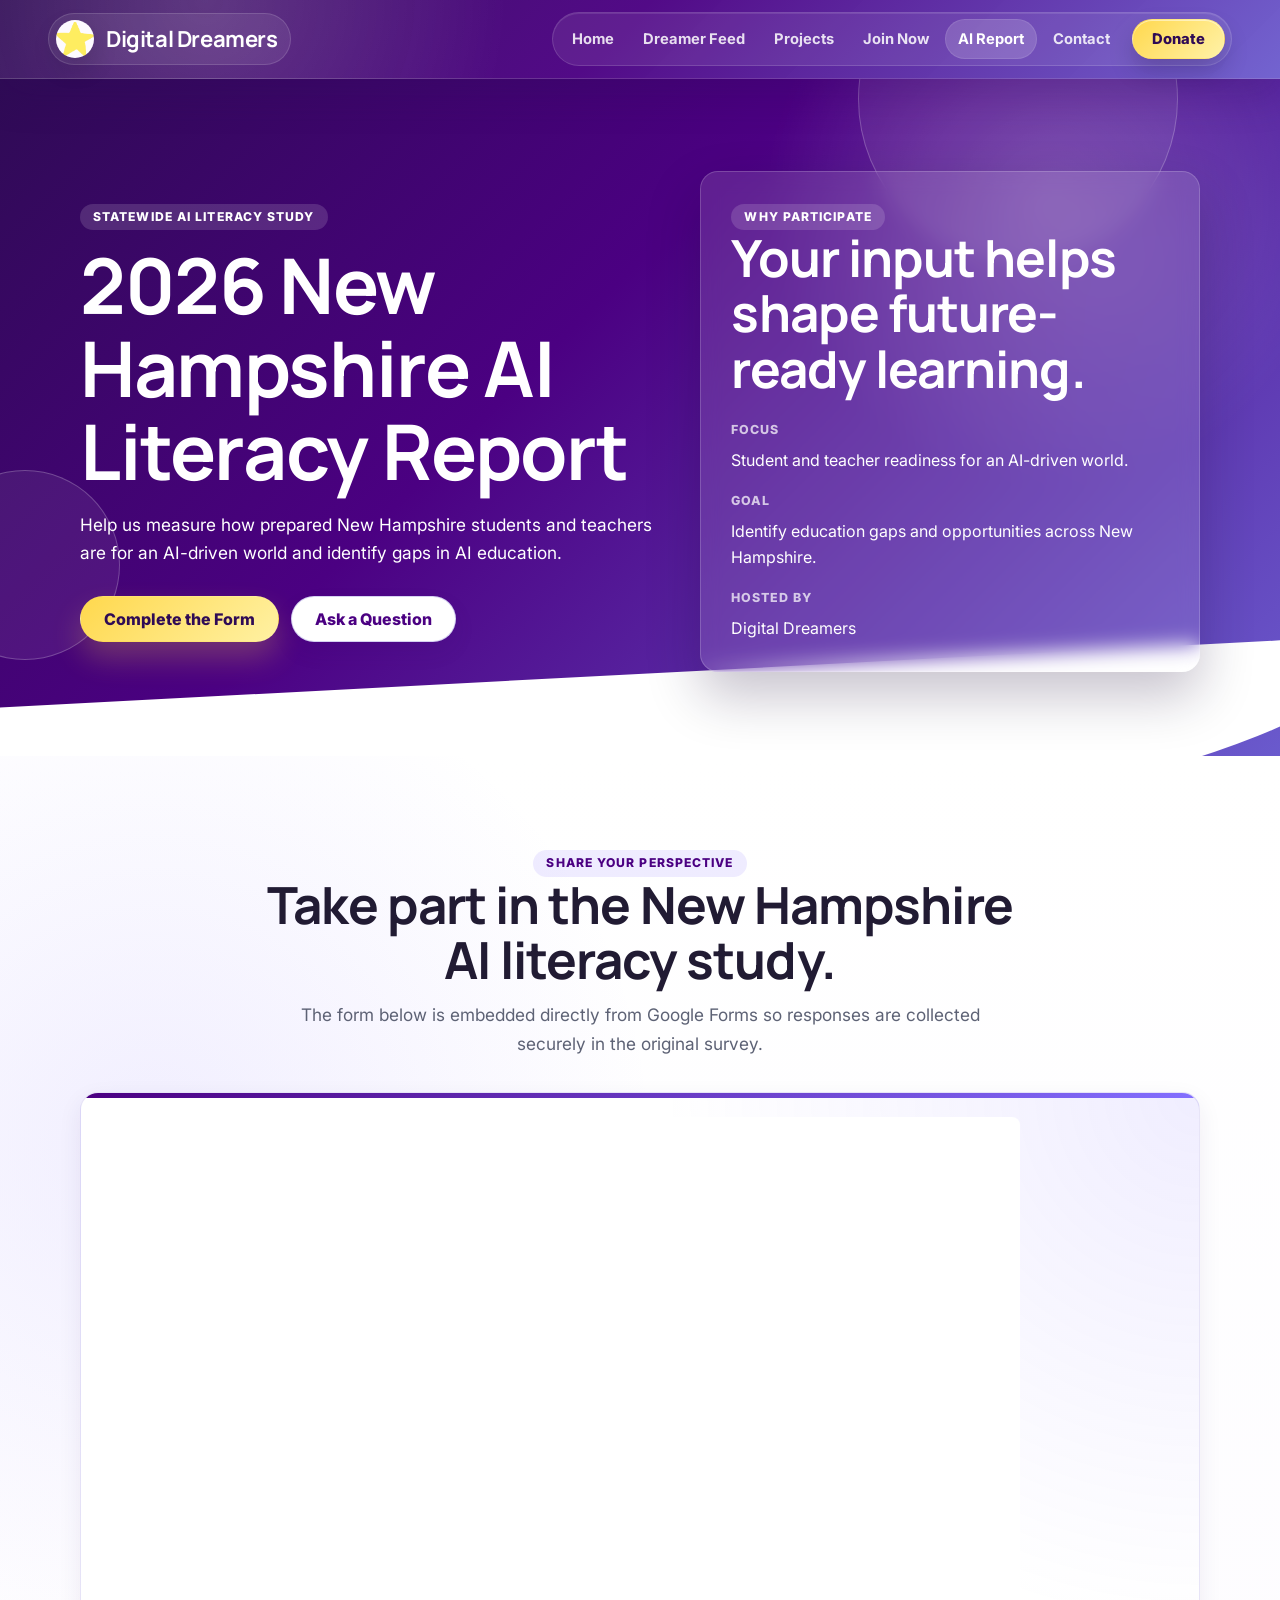
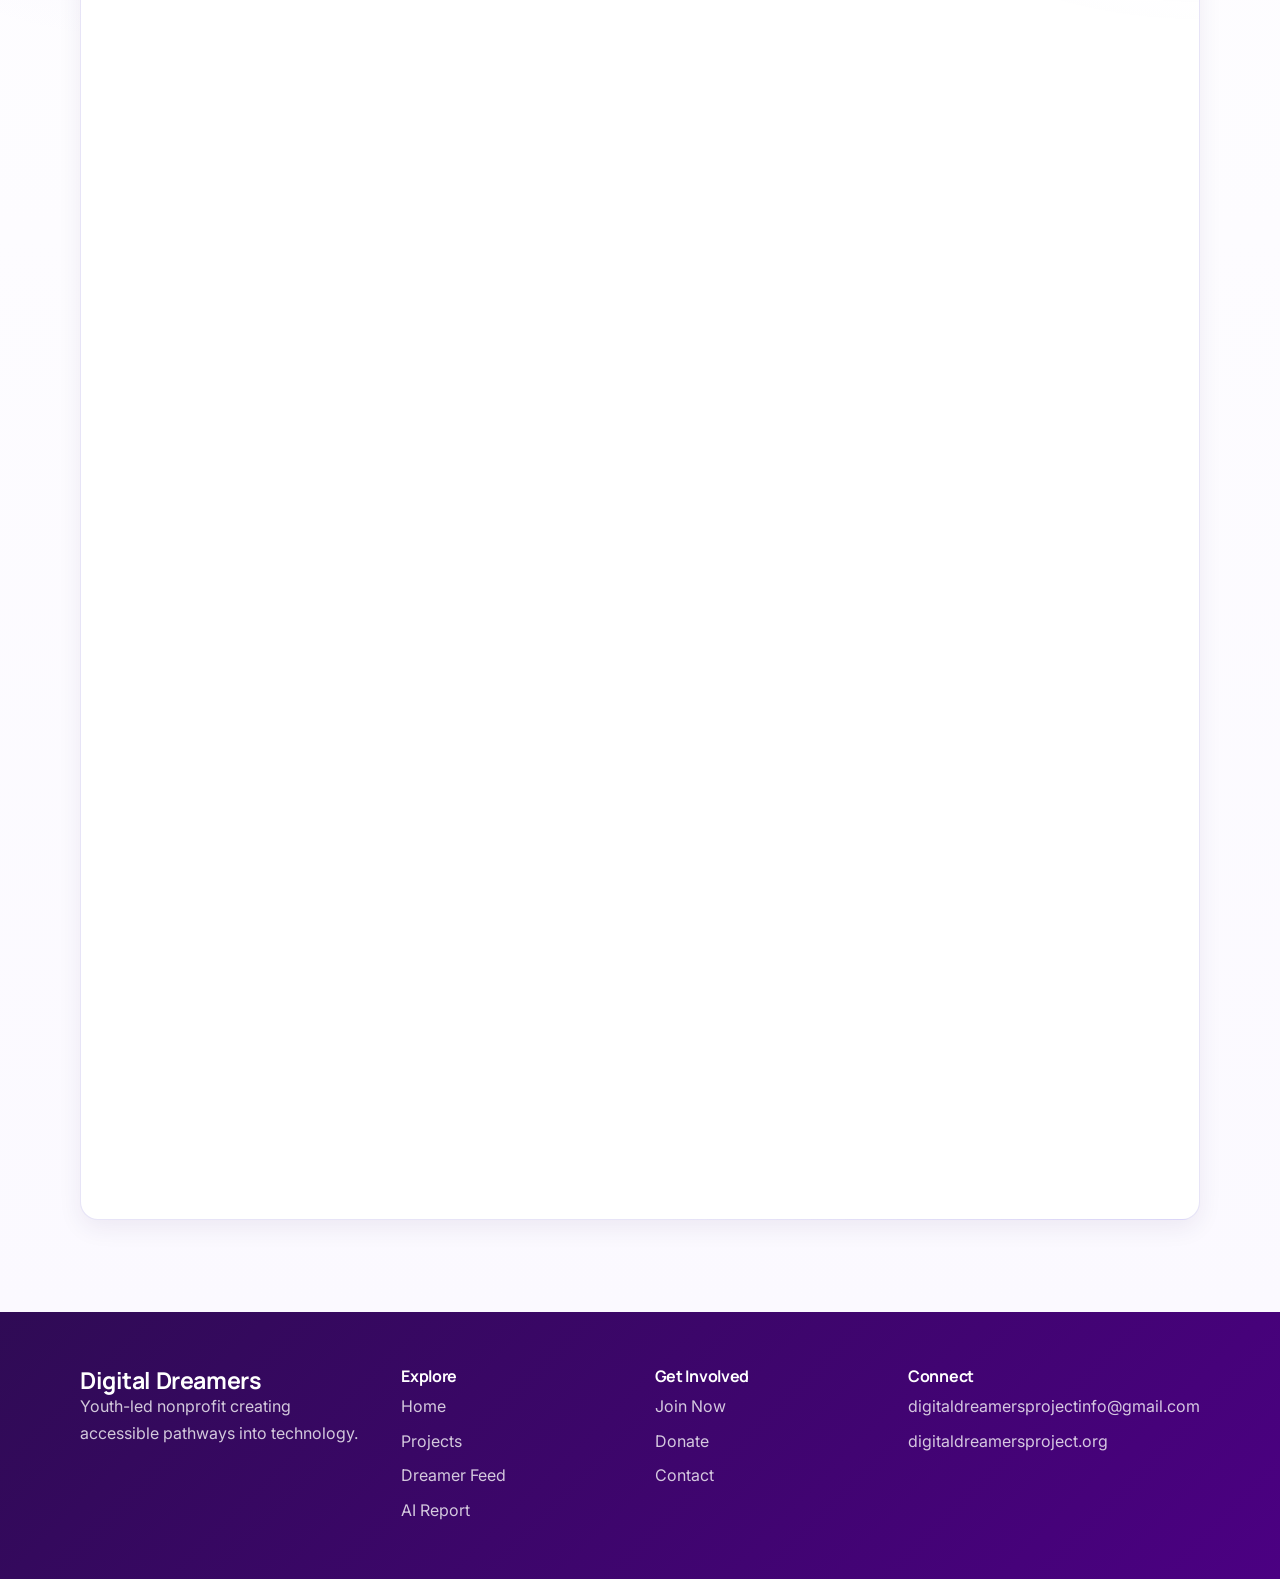
==== ai-report.html @ 881ff4a1 "updated styling and added survey" ====
<!DOCTYPE html>
<html lang="en">
<head>
  <meta charset="UTF-8" />
  <meta name="viewport" content="width=device-width, initial-scale=1.0" />
  <title>2026 New Hampshire AI Literacy Report - Digital Dreamers</title>
  <link rel="preconnect" href="https://fonts.googleapis.com">
  <link rel="preconnect" href="https://fonts.gstatic.com" crossorigin>
  <link href="https://fonts.googleapis.com/css2?family=Inter:wght@400;500;600;700;800&family=Manrope:wght@600;700;800&display=swap" rel="stylesheet">
  <link rel="stylesheet" href="styles.css">
</head>
<body class="playful-theme page-report">
  <header class="site-header">
    <div class="logo-container">
      <img src="images/DDP-star-logo.png" alt="Digital Dreamers Logo" class="logo-img">
      <div class="logo">Digital Dreamers</div>
    </div>

    <div class="hamburger" id="hamburger">&#9776;</div>

    <nav id="nav-menu">
      <a href="index.html">Home</a>
      <a href="blog.html">Dreamer Feed</a>
      <a href="projects.html">Projects</a>
      <a href="join.html">Join Now</a>
      <a href="ai-report.html">AI Report</a>
      <a href="contact.html">Contact</a>
      <a href="donate.html" class="cta-button nav-donate">Donate</a>
    </nav>
  </header>

  <main>
    <section class="page-hero report-hero">
      <div class="page-hero-orb orb-one" aria-hidden="true"></div>
      <div class="page-hero-orb orb-two" aria-hidden="true"></div>
      <div class="container page-hero-grid">
        <div class="page-hero-copy">
          <p class="hero-kicker">Statewide AI literacy study</p>
          <h1>2026 New Hampshire AI Literacy Report</h1>
          <p class="page-hero-lead">
            Help us measure how prepared New Hampshire students and teachers are for an AI-driven world and identify gaps in AI education.
          </p>
          <div class="hero-actions">
            <a href="#ai-literacy-form" class="cta-button">Complete the Form</a>
            <a href="contact.html" class="secondary-button">Ask a Question</a>
          </div>
        </div>
        <div class="page-hero-aside hero-info-card">
          <p class="eyebrow-light">Why participate</p>
          <h2>Your input helps shape future-ready learning.</h2>
          <div class="hero-contact-list">
            <div>
              <span>Focus</span>
              <p>Student and teacher readiness for an AI-driven world.</p>
            </div>
            <div>
              <span>Goal</span>
              <p>Identify education gaps and opportunities across New Hampshire.</p>
            </div>
            <div>
              <span>Hosted by</span>
              <p>Digital Dreamers</p>
            </div>
          </div>
        </div>
      </div>
    </section>

    <section id="ai-literacy-form" class="page-section report-form-section">
      <div class="container page-stack">
        <div class="section-heading">
          <p class="section-kicker">Share your perspective</p>
          <h2>Take part in the New Hampshire AI literacy study.</h2>
          <p class="section-intro">
            The form below is embedded directly from Google Forms so responses are collected securely in the original survey.
          </p>
        </div>

        <div class="report-form-card page-surface">
          <iframe
            src="https://docs.google.com/forms/d/e/1FAIpQLSdRj4sHJrUQh1yrDtGf-7vsJE2ohrmVNc2xfoneTiHTQygSRw/viewform?embedded=true"
            title="2026 New Hampshire AI Literacy Report form"
            width="640"
            height="1678"
            frameborder="0"
            marginheight="0"
            marginwidth="0">Loading...</iframe>
        </div>
      </div>
    </section>
  </main>

  <footer class="site-footer">
    <div class="container footer-grid">
      <div>
        <h3>Digital Dreamers</h3>
        <p>Youth-led nonprofit creating accessible pathways into technology.</p>
      </div>
      <div>
        <h4>Explore</h4>
        <a href="index.html">Home</a>
        <a href="projects.html">Projects</a>
        <a href="blog.html">Dreamer Feed</a>
        <a href="ai-report.html">AI Report</a>
      </div>
      <div>
        <h4>Get Involved</h4>
        <a href="join.html">Join Now</a>
        <a href="donate.html">Donate</a>
        <a href="contact.html">Contact</a>
      </div>
      <div>
        <h4>Connect</h4>
        <a href="mailto:digitaldreamersprojectinfo@gmail.com">digitaldreamersprojectinfo@gmail.com</a>
        <a href="https://digitaldreamersproject.org/" target="_blank" rel="noopener noreferrer">digitaldreamersproject.org</a>
      </div>
    </div>
  </footer>
  <script>
    const hamburger = document.getElementById('hamburger');
    const navMenu = document.getElementById('nav-menu');

    hamburger.addEventListener('click', () => {
      navMenu.classList.toggle('active');
    });
  </script>
  <script src="site.js"></script>
</body>
</html>
---- styles.css ----
/* Digital Dreamers Project: cohesive nonprofit redesign */
:root {
  --purple-950: #2f0b55;
  --purple-900: #4b0082;
  --purple-800: #5a2fb0;
  --purple-700: #6a5acd;
  --purple-500: #836fff;
  --purple-200: #ded6ff;
  --purple-100: #f3e8ff;
  --purple-50: #fbf9ff;
  --gold: #ffd84d;
  --ink: #211b33;
  --muted: #5d6275;
  --soft: #f7f4ff;
  --white: #ffffff;
  --border: rgba(106, 90, 205, 0.16);
  --border-strong: rgba(106, 90, 205, 0.28);
  --shadow: 0 18px 42px rgba(47, 11, 85, 0.1);
  --shadow-soft: 0 8px 24px rgba(47, 11, 85, 0.07);
  --radius: 12px;
  --radius-lg: 18px;
  --container: 1120px;
  --header-height: 78px;
}

* {
  box-sizing: border-box;
  margin: 0;
  padding: 0;
}

html {
  scroll-behavior: smooth;
  scroll-padding-top: var(--header-height);
}

body {
  min-height: 100vh;
  font-family: "Inter", "Segoe UI", Arial, sans-serif;
  color: var(--ink);
  background:
    radial-gradient(circle at 8% 4%, rgba(131, 111, 255, 0.1), transparent 26%),
    linear-gradient(180deg, #ffffff 0%, #fbf9ff 52%, #ffffff 100%);
  line-height: 1.65;
  text-rendering: optimizeLegibility;
}

img {
  display: block;
  max-width: 100%;
}

a {
  color: inherit;
}

button,
input,
textarea {
  font: inherit;
}

a:focus-visible,
button:focus-visible,
input:focus-visible,
textarea:focus-visible {
  outline: 3px solid rgba(131, 111, 255, 0.45);
  outline-offset: 3px;
}

h1,
h2,
h3,
h4,
.logo {
  font-family: "Manrope", "Inter", sans-serif;
  letter-spacing: -0.018em;
  line-height: 1.08;
}

h1 {
  font-size: clamp(2.55rem, 6vw, 5rem);
}

h2 {
  font-size: clamp(2rem, 4vw, 3.35rem);
}

h3 {
  font-size: clamp(1.18rem, 2vw, 1.45rem);
}

p {
  color: var(--muted);
}

.container {
  width: min(var(--container), calc(100% - 48px));
  margin-inline: auto;
}

main {
  overflow: hidden;
}

.homepage main {
  position: relative;
  background:
    radial-gradient(ellipse 120% 680px at 50% 0, rgba(131, 111, 255, 0.14), rgba(243, 232, 255, 0.7) 46%, var(--purple-50) 82%),
    linear-gradient(180deg, var(--purple-50) 0%, #fcfbff 46%, #ffffff 100%);
}

/* Header */
.site-header,
header {
  position: sticky;
  top: 0;
  z-index: 1000;
  min-height: var(--header-height);
  display: flex;
  align-items: center;
  justify-content: space-between;
  gap: 18px;
  padding: 12px clamp(20px, 5vw, 48px);
  background:
    radial-gradient(circle at 16% 0%, rgba(255, 255, 255, 0.16), transparent 28%),
    linear-gradient(135deg, rgba(47, 11, 85, 0.96), rgba(75, 0, 130, 0.96) 48%, rgba(106, 90, 205, 0.94));
  border-bottom: 1px solid rgba(255, 255, 255, 0.16);
  box-shadow: 0 16px 38px rgba(47, 11, 85, 0.22);
  backdrop-filter: blur(18px);
}

.logo-container {
  display: inline-flex;
  align-items: center;
  gap: 12px;
  min-width: max-content;
  padding: 6px 12px 6px 7px;
  border: 1px solid rgba(255, 255, 255, 0.14);
  border-radius: 999px;
  background: rgba(255, 255, 255, 0.08);
}

.logo-img {
  width: 38px;
  height: 38px;
  border-radius: 999px;
  object-fit: cover;
  background: #ffffff;
  box-shadow: 0 10px 24px rgba(15, 5, 35, 0.18);
}

.logo {
  color: #ffffff;
  font-size: 1.38rem;
  font-weight: 700;
}

nav {
  display: flex;
  align-items: center;
  gap: 3px;
  padding: 6px;
  border: 1px solid rgba(255, 255, 255, 0.14);
  border-radius: 999px;
  background: rgba(255, 255, 255, 0.08);
  box-shadow: inset 0 1px 0 rgba(255, 255, 255, 0.1);
}

nav a {
  position: relative;
  display: inline-flex;
  align-items: center;
  justify-content: center;
  min-height: 40px;
  padding: 0 13px;
  border-radius: 999px;
  color: rgba(255, 255, 255, 0.86);
  font-size: 0.92rem;
  font-weight: 700;
  text-decoration: none;
  transition: color 0.2s ease, background 0.2s ease, transform 0.2s ease, box-shadow 0.2s ease;
}

nav a:hover {
  color: #ffffff;
  background: rgba(255, 255, 255, 0.14);
  box-shadow: inset 0 0 0 1px rgba(255, 255, 255, 0.08);
  transform: translateY(-1px);
}

.homepage nav a[href="index.html"],
.page-blog nav a[href="blog.html"],
.page-projects nav a[href="projects.html"],
.page-join nav a[href="join.html"],
.page-report nav a[href="ai-report.html"],
.page-contact nav a[href="contact.html"],
.page-donate nav a[href="donate.html"]:not(.nav-donate) {
  color: #ffffff;
  background: rgba(255, 255, 255, 0.16);
  box-shadow: inset 0 0 0 1px rgba(255, 255, 255, 0.1);
}

.hamburger {
  display: none;
  border: 0;
  background: rgba(255, 255, 255, 0.14);
  color: #ffffff;
  width: 44px;
  height: 44px;
  border-radius: 14px;
  font-size: 1.45rem;
  line-height: 1;
  cursor: pointer;
}

/* Buttons */
.cta-button,
.secondary-button,
.card-content a {
  display: inline-flex;
  align-items: center;
  justify-content: center;
  min-height: 46px;
  border-radius: 999px;
  padding: 0.86rem 1.45rem;
  border: 1px solid transparent;
  font-weight: 800;
  text-decoration: none;
  line-height: 1;
  transition: transform 0.2s ease, box-shadow 0.2s ease, background 0.2s ease, color 0.2s ease, border-color 0.2s ease;
}

.cta-button,
.card-content a {
  color: #ffffff;
  background: linear-gradient(135deg, var(--purple-900), var(--purple-700) 58%, var(--purple-500));
  box-shadow: 0 14px 26px rgba(75, 0, 130, 0.2);
}

.cta-button:hover,
.secondary-button:hover,
.card-content a:hover {
  transform: translateY(-2px);
  box-shadow: 0 18px 34px rgba(75, 0, 130, 0.18);
}

.secondary-button {
  color: var(--purple-900);
  background: #ffffff;
  border-color: var(--border-strong);
  box-shadow: 0 10px 22px rgba(47, 11, 85, 0.08);
}

.nav-donate {
  min-height: 40px;
  margin-left: 6px;
  padding: 0.72rem 1.2rem;
  color: var(--purple-950);
  background: linear-gradient(135deg, var(--gold), #fff2a8);
  box-shadow: 0 12px 24px rgba(15, 5, 35, 0.22), inset 0 1px 0 rgba(255, 255, 255, 0.5);
}

.primary-cta {
  color: var(--purple-950);
  background: linear-gradient(135deg, var(--gold), #fff1a3);
}

.hero-v2 .cta-button,
.page-hero .cta-button {
  color: var(--purple-950);
  background: linear-gradient(135deg, var(--gold), #fff1a3);
  box-shadow: 0 16px 30px rgba(255, 216, 77, 0.24);
}

.hero-v2 .eyebrow,
.page-hero .hero-kicker,
.page-hero .eyebrow-light {
  color: #ffffff;
  background: rgba(255, 255, 255, 0.14);
}

/* Shared section system */
.section-v2,
.page-section,
.section {
  padding: 92px 0;
}

.section-v2:nth-of-type(even),
.page-section-soft,
.lavender {
  background:
    radial-gradient(circle at 88% 12%, rgba(131, 111, 255, 0.12), transparent 24%),
    linear-gradient(180deg, var(--purple-50), var(--soft));
}

.section-lead,
.section-intro,
.page-hero-lead,
.contact-card-intro {
  max-width: 680px;
  margin: 14px auto 0;
  font-size: 1.08rem;
  color: var(--muted);
}

.section-lead.left,
.section-heading.left-aligned {
  margin-left: 0;
  text-align: left;
}

.section-v2 h2,
.section h2,
.section-heading {
  text-align: center;
}

.section-v2 h2,
.section h2,
.section-heading h2 {
  color: var(--ink);
}

.section-heading {
  max-width: 780px;
  margin-inline: auto;
}

.page-stack {
  display: grid;
  gap: 34px;
}

.section-kicker,
.card-kicker,
.hero-kicker,
.eyebrow,
.eyebrow-light,
.mini-label,
.recognition-tag {
  display: inline-flex;
  align-items: center;
  gap: 8px;
  width: fit-content;
  padding: 7px 13px;
  border-radius: 999px;
  background: rgba(131, 111, 255, 0.13);
  color: var(--purple-900);
  font-size: 0.76rem;
  font-weight: 800;
  letter-spacing: 0.09em;
  line-height: 1;
  text-transform: uppercase;
}

/* Home */
.hero-v2 {
  position: relative;
  padding: 104px 0 118px;
  background:
    radial-gradient(circle at 76% 18%, rgba(255, 255, 255, 0.24), transparent 22%),
    linear-gradient(135deg, var(--purple-950) 0%, var(--purple-900) 32%, var(--purple-700) 100%);
  color: #ffffff;
  overflow: hidden;
}

.hero-v2::after,
.page-hero::after {
  content: "";
  position: absolute;
  right: -8%;
  bottom: -88px;
  left: -8%;
  height: 170px;
  background: #ffffff;
  border-radius: 0 0 50% 50% / 0 0 100% 100%;
  transform: rotate(-3deg);
}

.homepage .hero-v2::after {
  bottom: -118px;
  height: 230px;
  background:
    radial-gradient(ellipse at center, rgba(222, 214, 255, 0.95), rgba(243, 232, 255, 0.98) 58%, var(--purple-50) 100%);
  border-radius: 0 0 55% 55% / 0 0 100% 100%;
  transform: rotate(-2deg) scaleX(1.08);
}

.hero-grid,
.mission-grid,
.recognition-inner,
.cta-band-inner,
.page-hero-grid,
.join-hero-grid,
.contact-layout {
  display: grid;
  gap: 34px;
  align-items: center;
}

.hero-grid {
  position: relative;
  z-index: 2;
  grid-template-columns: 1.02fr 0.98fr;
}

.hero-copy h1 {
  max-width: 820px;
  margin: 14px 0 18px;
  letter-spacing: -0.035em;
}

.hero-subtext {
  max-width: 620px;
  color: rgba(255, 255, 255, 0.86);
  font-size: 1.16rem;
}

.hero-actions {
  display: flex;
  flex-wrap: wrap;
  gap: 12px;
  margin-top: 28px;
}

.hero-media {
  position: relative;
}

.hero-media::before,
.mission-image-wrap::before,
.join-hero-image-wrap::before {
  content: "";
  position: absolute;
  inset: 20px -16px -16px 20px;
  border-radius: var(--radius-lg);
  background: rgba(255, 255, 255, 0.14);
  border: 1px solid rgba(255, 255, 255, 0.18);
}

.hero-media img,
.mission-image-wrap img {
  position: relative;
  width: 100%;
  aspect-ratio: 4 / 3;
  object-fit: cover;
  border-radius: var(--radius-lg);
  box-shadow: 0 26px 60px rgba(20, 5, 45, 0.32);
}

.hero-accent,
.page-hero-orb {
  position: absolute;
  border-radius: 999px;
  border: 1px solid rgba(255, 255, 255, 0.22);
  background: rgba(255, 255, 255, 0.07);
}

.hero-accent-one,
.orb-one {
  width: 320px;
  height: 320px;
  top: -140px;
  right: 8%;
}

.hero-accent-two,
.orb-two {
  width: 190px;
  height: 190px;
  bottom: 96px;
  left: -70px;
}

.impact-grid,
.program-grid,
.team-grid,
.testimonial-grid,
.project-grid,
.blog-container,
.join-card-grid,
.ways-to-give,
.info-grid,
.contact-method-grid {
  display: grid;
  gap: 22px;
}

.impact-grid,
.program-grid,
.team-grid,
.testimonial-grid {
  grid-template-columns: repeat(3, minmax(0, 1fr));
  margin-top: 34px;
}

.metric-card,
.program-card,
.team-card,
.testimonial-card,
.mission-point,
.feature-card,
.join-card,
.project-card,
.blog-card,
.give-option,
.impact-item,
.tax-info,
.contact-card,
.contact-side,
.contact-method-card,
.page-surface,
.hero-info-card,
.donate-highlight {
  border: 1px solid var(--border);
  border-radius: var(--radius);
  background: rgba(255, 255, 255, 0.94);
  box-shadow: var(--shadow-soft);
}

.metric-card,
.program-card,
.team-card,
.testimonial-card,
.feature-card,
.join-card,
.give-option,
.impact-item,
.contact-method-card {
  padding: 28px;
}

.metric-card,
.team-card,
.testimonial-card {
  text-align: left;
}

.metric-card h3 {
  color: var(--purple-900);
  font-size: clamp(1.45rem, 3vw, 2rem);
}

.program-card,
.team-card,
.testimonial-card,
.metric-card,
.mission-point,
.feature-card,
.join-card,
.give-option,
.impact-item,
.project-card,
.blog-card {
  transition: transform 0.22s ease, box-shadow 0.22s ease, border-color 0.22s ease;
}

.program-card:hover,
.team-card:hover,
.testimonial-card:hover,
.metric-card:hover,
.feature-card:hover,
.join-card:hover,
.give-option:hover,
.impact-item:hover,
.project-card:hover,
.blog-card:hover {
  transform: translateY(-3px);
  border-color: var(--border-strong);
  box-shadow: var(--shadow);
}

.cta-band {
  padding: 92px 0;
  color: #ffffff;
  background:
    radial-gradient(circle at 82% 20%, rgba(255, 255, 255, 0.16), transparent 26%),
    linear-gradient(135deg, var(--purple-950), var(--purple-900) 48%, var(--purple-700));
}

.cta-band h2,
.cta-band p {
  color: #ffffff;
}

.cta-band-inner {
  grid-template-columns: 1fr auto;
  padding: clamp(28px, 5vw, 46px);
  border: 1px solid rgba(255, 255, 255, 0.34);
  border-radius: var(--radius-lg);
  background:
    radial-gradient(circle at top right, rgba(255, 216, 77, 0.2), transparent 28%),
    linear-gradient(135deg, rgba(255, 255, 255, 0.96), rgba(248, 245, 255, 0.96));
  box-shadow: 0 24px 60px rgba(20, 5, 45, 0.22);
}

.cta-band-inner h2 {
  max-width: 720px;
  color: var(--purple-950);
}

.cta-band-inner p {
  max-width: 620px;
  margin-top: 12px;
  color: var(--muted);
}

.cta-band .hero-actions {
  justify-content: flex-end;
  margin-top: 0;
}

.cta-band .cta-button {
  color: #ffffff;
  background: linear-gradient(135deg, var(--purple-900), var(--purple-700));
  box-shadow: 0 16px 30px rgba(75, 0, 130, 0.2);
}

.cta-band .secondary-button {
  color: var(--purple-900);
  background: #ffffff;
  border-color: var(--border-strong);
  box-shadow: 0 10px 22px rgba(47, 11, 85, 0.08);
}

.recognition-band {
  padding: 86px 0;
  background:
    radial-gradient(circle at 12% 24%, rgba(255, 255, 255, 0.1), transparent 24%),
    linear-gradient(135deg, #2f0b55, #4b0082 58%, #5a2fb0);
}

.recognition-inner {
  position: relative;
  display: grid;
  grid-template-columns: auto minmax(0, 1fr) auto;
  gap: 24px;
  align-items: center;
  padding: 0;
  border: 0;
  border-radius: 0;
  background: transparent;
  box-shadow: none;
  overflow: hidden;
}

.recognition-inner::before {
  display: none;
}

.recognition-medal {
  display: grid;
  place-items: center;
  width: 86px;
  height: 86px;
  border-radius: 24px;
  color: var(--purple-950);
  background:
    radial-gradient(circle at 30% 24%, #ffffff, transparent 32%),
    linear-gradient(135deg, var(--gold), #fff4b8);
  box-shadow: 0 16px 28px rgba(20, 5, 45, 0.18);
}

.recognition-medal span {
  font-family: "Manrope", "Inter", sans-serif;
  font-size: 1.35rem;
  font-weight: 800;
  letter-spacing: 0.05em;
}

.recognition-copy h2 {
  max-width: 720px;
  margin-top: 12px;
  color: #ffffff;
}

.recognition-copy > p:not(.recognition-tag):not(.recognition-source) {
  max-width: 740px;
  margin-top: 12px;
  color: rgba(255, 255, 255, 0.82);
  font-size: 1.06rem;
}

.recognition-source {
  margin-top: 16px;
  color: rgba(255, 255, 255, 0.74);
  font-size: 0.9rem;
  font-weight: 800;
}

.recognition-band .secondary-button {
  color: #ffffff;
  background: rgba(255, 255, 255, 0.12);
  border-color: rgba(255, 255, 255, 0.28);
  box-shadow: none;
  white-space: nowrap;
}

.recognition-band .recognition-tag {
  color: #ffffff;
  background: rgba(255, 255, 255, 0.14);
}

.homepage .impact-section {
  position: relative;
  padding-top: 118px;
  background:
    linear-gradient(180deg, var(--purple-50), #ffffff 78%);
}

.homepage .section-v2 > .container > .section-kicker {
  margin: 0 auto 14px;
}

.homepage .impact-section .container {
  display: grid;
  grid-template-columns: minmax(260px, 0.38fr) minmax(0, 0.62fr);
  gap: clamp(32px, 6vw, 72px);
  align-items: start;
}

.homepage .impact-section .section-kicker,
.homepage .impact-section h2,
.homepage .impact-section .section-lead {
  text-align: left;
  margin-left: 0;
}

.homepage .impact-section .section-kicker {
  grid-column: 1;
  margin-right: 0;
}

.homepage .impact-section h2 {
  grid-column: 1;
  margin-top: -18px;
}

.homepage .impact-section .section-lead {
  grid-column: 1;
  margin-top: -14px;
}

.homepage .impact-section .impact-grid {
  grid-column: 2;
  grid-row: 1 / span 3;
  grid-template-columns: 1fr;
  gap: 0;
  margin-top: 0;
  border-top: 1px solid rgba(106, 90, 205, 0.22);
}

.homepage .impact-section .metric-card {
  display: grid;
  grid-template-columns: minmax(120px, 0.36fr) 1fr;
  gap: 20px;
  align-items: start;
  padding: 24px 0;
  background: #ffffff;
  border: 0;
  border-bottom: 1px solid rgba(106, 90, 205, 0.18);
  border-radius: 0;
  box-shadow: none;
  opacity: 0;
  transform: translateY(18px);
  transition: opacity 0.55s ease, transform 0.55s ease, border-color 0.22s ease;
}

.homepage .impact-section .metric-card:nth-child(2) {
  transition-delay: 0.08s;
}

.homepage .impact-section .metric-card:nth-child(3) {
  transition-delay: 0.16s;
}

.homepage .impact-section .metric-card.is-visible {
  opacity: 1;
  transform: translateY(0);
}

.homepage .impact-section .metric-card h3 {
  color: var(--purple-900);
  margin-bottom: 0;
  font-size: clamp(1.2rem, 2.2vw, 1.55rem);
  text-transform: uppercase;
  letter-spacing: 0.04em;
  font-variant-numeric: tabular-nums;
}

.homepage .impact-section .metric-card p strong {
  display: block;
  margin-bottom: 4px;
  color: var(--ink);
  font-size: 1.02rem;
}

.homepage .programs-section {
  position: relative;
  background:
    linear-gradient(135deg, #2f0b55, #4b0082 54%, #5a2fb0);
}

.homepage .programs-section .section-kicker {
  color: #ffffff;
  background: rgba(255, 255, 255, 0.14);
}

.homepage .programs-section h2,
.homepage .programs-section .section-lead {
  color: #ffffff;
}

.homepage .programs-section h2 {
  margin-top: 14px;
}

.homepage .programs-section .program-card {
  position: relative;
  display: grid;
  grid-template-rows: auto auto 1fr auto;
  min-height: 290px;
  padding-top: 34px;
  background: rgba(255, 255, 255, 0.96);
  border-color: rgba(255, 255, 255, 0.22);
  box-shadow: 0 16px 36px rgba(20, 5, 45, 0.16);
  overflow: hidden;
}

.homepage .programs-section .program-card::before {
  content: "";
  position: absolute;
  inset: 0 0 auto;
  height: 6px;
  background: linear-gradient(90deg, var(--gold), var(--purple-500));
}

.homepage .programs-section .program-card a {
  width: fit-content;
  padding-top: 12px;
  border-top: 1px solid rgba(106, 90, 205, 0.16);
  text-transform: uppercase;
  letter-spacing: 0.06em;
  font-size: 0.82rem;
}

.homepage .mission-grid {
  padding-block: 8px;
}

.homepage .mission-grid .section-kicker,
.homepage .mission-grid h2 {
  text-align: left;
  margin-left: 0;
  margin-right: 0;
}

.homepage .mission-point {
  border-left: 4px solid var(--purple-700);
  border-radius: 0 var(--radius) var(--radius) 0;
  box-shadow: none;
}

.homepage .testimonials-section {
  background:
    linear-gradient(180deg, var(--purple-50), #ffffff);
}

.homepage .testimonials-section .section-kicker {
  margin-inline: auto;
}

.homepage .testimonials-section .testimonial-card {
  border-color: rgba(106, 90, 205, 0.18);
  background: #ffffff;
  box-shadow: none;
}

.mission-grid {
  grid-template-columns: 0.95fr 1.05fr;
}

.mission-points {
  display: grid;
  gap: 16px;
  margin-top: 28px;
}

.mission-point {
  display: grid;
  grid-template-columns: auto 1fr;
  gap: 16px;
  padding: 20px;
}

.mission-icon,
.program-icon,
.impact-icon,
.avatar {
  display: inline-flex;
  align-items: center;
  justify-content: center;
  flex: 0 0 auto;
  width: 54px;
  height: 54px;
  border-radius: 18px;
  color: var(--purple-900);
  background: var(--purple-100);
  font-weight: 800;
}

.program-card {
  display: flex;
  flex-direction: column;
  gap: 12px;
}

.program-card a {
  margin-top: auto;
  color: var(--purple-900);
  font-weight: 800;
  text-decoration: none;
}

.team-card .avatar {
  width: 72px;
  height: 72px;
  margin-bottom: 18px;
  border-radius: 999px;
  background: linear-gradient(135deg, var(--purple-100), #ffffff);
  border: 1px solid var(--border);
}

.role,
.testimonial-card span {
  color: var(--purple-900);
  font-size: 0.86rem;
  font-weight: 800;
  letter-spacing: 0.06em;
  text-transform: uppercase;
}

.testimonial-card p {
  color: var(--ink);
  font-size: 1.04rem;
}

.testimonial-card p::before {
  content: "";
  display: block;
  width: 34px;
  height: 4px;
  margin-bottom: 18px;
  border-radius: 999px;
  background: linear-gradient(90deg, var(--purple-900), var(--purple-500));
}

/* Page heroes */
.page-hero {
  position: relative;
  padding: 92px 0 84px;
  color: #ffffff;
  background:
    radial-gradient(circle at 82% 18%, rgba(255, 255, 255, 0.18), transparent 24%),
    linear-gradient(135deg, var(--purple-950), var(--purple-900) 42%, var(--purple-700));
  overflow: hidden;
}

.page-hero-grid {
  position: relative;
  z-index: 2;
  grid-template-columns: 1.08fr 0.92fr;
}

.page-hero-copy h1,
.page-hero-copy p,
.page-hero-aside,
.page-hero-aside h2,
.page-hero-aside p,
.eyebrow-light {
  color: #ffffff;
}

.page-hero-copy h1 {
  margin: 14px 0 18px;
}

.page-hero-lead {
  margin-left: 0;
  color: rgba(255, 255, 255, 0.86);
}

.hero-info-card,
.donate-highlight {
  padding: 30px;
  border-radius: var(--radius-lg);
  background: rgba(255, 255, 255, 0.12);
  border-color: rgba(255, 255, 255, 0.18);
  box-shadow: 0 24px 54px rgba(20, 5, 45, 0.24);
  backdrop-filter: blur(10px);
}

.hero-contact-list {
  display: grid;
  gap: 18px;
  margin-top: 24px;
}

.hero-contact-list span,
.contact-method-tag {
  display: block;
  margin-bottom: 6px;
  color: var(--purple-800);
  font-size: 0.78rem;
  font-weight: 800;
  letter-spacing: 0.08em;
  text-transform: uppercase;
}

.hero-contact-list span {
  color: rgba(255, 255, 255, 0.72);
}

.hero-contact-list a {
  color: #ffffff;
  font-weight: 800;
  text-decoration: none;
  overflow-wrap: anywhere;
}

/* Join */
.page-join .join-hero-grid {
  position: relative;
  z-index: 2;
  grid-template-columns: 0.92fr 1.08fr;
}

.join-hero-image-wrap {
  position: relative;
  max-width: 440px;
  margin-inline: auto;
}

.join-hero-image-wrap::before {
  inset: 18px -16px -16px 18px;
  border-radius: 999px;
}

.join-hero-image {
  position: relative;
  aspect-ratio: 1 / 1;
  width: 100%;
  border: 8px solid rgba(255, 255, 255, 0.15);
  border-radius: 999px;
  object-fit: cover;
  box-shadow: 0 28px 58px rgba(20, 5, 45, 0.28);
}

.join-card-grid {
  grid-template-columns: repeat(4, minmax(0, 1fr));
}

.join-card {
  position: relative;
  display: flex;
  flex-direction: column;
  gap: 12px;
  min-height: 100%;
  overflow: hidden;
}

.join-card::before,
.give-option::before,
.impact-item::before,
.feature-card::before,
.contact-card::before {
  content: "";
  position: absolute;
  inset: 0 0 auto;
  height: 5px;
  background: linear-gradient(90deg, var(--purple-900), var(--purple-500));
}

.join-card .cta-button {
  align-self: flex-start;
  margin-top: auto;
}

.info-grid.three-up {
  grid-template-columns: repeat(3, minmax(0, 1fr));
}

.feature-card {
  position: relative;
  overflow: hidden;
}

/* Contact */
.contact-layout {
  grid-template-columns: 0.88fr 1.12fr;
  align-items: start;
}

.contact-side,
.contact-card {
  position: relative;
  padding: 32px;
  overflow: hidden;
}

.contact-side {
  background:
    radial-gradient(circle at top right, rgba(131, 111, 255, 0.16), transparent 32%),
    linear-gradient(180deg, #ffffff, var(--purple-50));
}

.contact-method-grid {
  margin-top: 24px;
}

.contact-method-card {
  padding: 20px;
}

.contact-method-card a {
  color: var(--purple-900);
  font-weight: 800;
  text-decoration: none;
  overflow-wrap: anywhere;
}

.contact-card h2,
.contact-side h3,
.feature-card h3,
.join-card h3,
.give-option h3,
.impact-item h4,
.tax-info h3 {
  color: var(--purple-900);
}

.site-form {
  margin-top: 24px;
}

.contact-grid-two {
  display: grid;
  grid-template-columns: repeat(2, minmax(0, 1fr));
  gap: 16px;
}

.form-group {
  display: grid;
  gap: 8px;
  margin-bottom: 18px;
}

.form-group label {
  color: var(--ink);
  font-weight: 800;
}

.form-group input,
.form-group textarea {
  width: 100%;
  border: 1px solid rgba(106, 90, 205, 0.22);
  border-radius: 16px;
  background: #fcfbff;
  color: var(--ink);
  padding: 1rem;
  transition: border-color 0.2s ease, box-shadow 0.2s ease, background 0.2s ease;
}

.form-group input:focus,
.form-group textarea:focus {
  border-color: var(--purple-500);
  background: #ffffff;
  box-shadow: 0 0 0 4px rgba(131, 111, 255, 0.13);
}

.contact-form .cta-button {
  width: 100%;
  border-radius: 16px;
}

/* AI Literacy Report */
.report-form-section {
  background:
    radial-gradient(circle at 12% 18%, rgba(131, 111, 255, 0.11), transparent 24%),
    linear-gradient(180deg, #ffffff, var(--purple-50));
}

.report-form-card {
  position: relative;
  overflow: hidden;
  padding: clamp(12px, 2.5vw, 24px);
  border-radius: var(--radius-lg);
  background:
    radial-gradient(circle at top right, rgba(131, 111, 255, 0.12), transparent 26%),
    #ffffff;
}

.report-form-card::before {
  content: "";
  position: absolute;
  inset: 0 0 auto;
  height: 5px;
  background: linear-gradient(90deg, var(--purple-900), var(--purple-500));
}

.report-form-card iframe {
  display: block;
  width: 100%;
  max-width: 760px;
  min-height: 1678px;
  margin: 0 auto;
  border: 0;
  border-radius: 8px;
  background: #ffffff;
}

/* Donate */
.donation-hero-panel {
  display: grid;
  grid-template-columns: 1fr auto;
  gap: 24px;
  align-items: center;
  padding: 34px;
  border-radius: var(--radius-lg);
  color: #ffffff;
  background: linear-gradient(135deg, var(--purple-950), var(--purple-900) 48%, var(--purple-700));
  box-shadow: var(--shadow);
}

.donation-hero-panel h2,
.donation-hero-panel p {
  color: #ffffff;
}

.ways-to-give,
.page-donate .impact-grid {
  grid-template-columns: repeat(3, minmax(0, 1fr));
}

.give-option,
.impact-item {
  position: relative;
  overflow: hidden;
}

.impact-section.page-surface {
  padding: 34px;
  border-radius: var(--radius-lg);
  background:
    radial-gradient(circle at top right, rgba(131, 111, 255, 0.14), transparent 28%),
    linear-gradient(180deg, #ffffff, var(--purple-50));
}

.tax-info {
  display: grid;
  grid-template-columns: 1fr auto;
  gap: 18px;
  align-items: end;
  padding: 30px;
  color: #ffffff;
  background: linear-gradient(135deg, var(--purple-950), var(--purple-900));
}

.tax-info p,
.tax-info h3,
.tax-id {
  color: #ffffff;
}

.tax-id {
  font-size: 1.12rem;
  font-weight: 800;
}

/* Projects */
.projects-hero,
.feed-hero {
  padding: 78px 0 52px;
  background:
    radial-gradient(circle at 90% 12%, rgba(131, 111, 255, 0.13), transparent 24%),
    linear-gradient(180deg, #ffffff, var(--purple-50));
}

.projects-hero .section-heading,
.feed-hero .section-heading {
  text-align: left;
  margin-left: 0;
}

.project-filter-bar {
  display: flex;
  flex-wrap: wrap;
  gap: 10px;
  margin-top: 26px;
}

.filter-pill {
  display: inline-flex;
  align-items: center;
  justify-content: center;
  min-height: 38px;
  padding: 0 14px;
  border: 1px solid var(--border);
  border-radius: 999px;
  color: var(--purple-900);
  background: #ffffff;
  font-size: 0.9rem;
  font-weight: 800;
  cursor: pointer;
  transition: color 0.2s ease, background 0.2s ease, border-color 0.2s ease, transform 0.2s ease;
}

.filter-pill.active {
  color: #ffffff;
  background: var(--purple-900);
  border-color: var(--purple-900);
}

.filter-pill:hover {
  transform: translateY(-1px);
  border-color: var(--purple-700);
}

.project-card.is-hidden {
  display: none;
}

.project-grid {
  grid-template-columns: repeat(3, minmax(0, 1fr));
}

.project-card {
  overflow: hidden;
  background: #ffffff;
}

.project-card img {
  width: 100%;
  aspect-ratio: 16 / 10;
  object-fit: cover;
  background: var(--purple-100);
}

.card-content {
  display: grid;
  gap: 12px;
  padding: 22px;
  border-top: 1px solid var(--border);
}

.project-meta {
  color: var(--purple-900);
  font-size: 0.78rem;
  font-weight: 800;
  letter-spacing: 0.08em;
  text-transform: uppercase;
}

.card-content a {
  justify-self: start;
  margin-top: 4px;
}

/* Dreamer Feed */
.blog-container {
  width: min(var(--container), calc(100% - 48px));
  grid-template-columns: repeat(2, minmax(0, 1fr));
  margin: 0 auto;
  padding: 72px 0 92px;
}

.blog-card {
  position: relative;
  min-height: 260px;
  padding: 28px;
  padding-bottom: 72px;
  cursor: pointer;
}

.blog-card::after {
  content: "Read more";
  position: absolute;
  left: 28px;
  bottom: 26px;
  display: inline-flex;
  align-items: center;
  min-height: 38px;
  padding: 0 14px;
  border-radius: 999px;
  color: var(--purple-900);
  background: var(--purple-100);
  font-size: 0.9rem;
  font-weight: 800;
  transition: color 0.22s ease, background 0.22s ease, transform 0.22s ease;
}

.blog-card::before {
  content: "";
  position: absolute;
  right: 28px;
  bottom: 36px;
  width: 22px;
  height: 10px;
  border-right: 2px solid var(--purple-900);
  border-bottom: 2px solid var(--purple-900);
  transform: skewX(-24deg);
  opacity: 0.42;
  transition: transform 0.22s ease, opacity 0.22s ease;
}

.blog-card:hover {
  cursor: pointer;
  background:
    radial-gradient(circle at top right, rgba(131, 111, 255, 0.16), transparent 30%),
    #ffffff;
}

.blog-card:hover::after {
  color: #ffffff;
  background: var(--purple-900);
  transform: translateY(-2px);
}

.blog-card:hover::before {
  opacity: 1;
  transform: translateX(6px) skewX(-24deg);
}

.blog-card-title {
  color: var(--purple-900);
  font-family: "Manrope", "Inter", sans-serif;
  font-size: 1.45rem;
  font-weight: 700;
  line-height: 1.16;
}

.blog-card-author {
  margin: 12px 0 16px;
  padding-bottom: 14px;
  border-bottom: 1px solid var(--border);
  color: var(--muted);
  font-size: 0.92rem;
  font-weight: 800;
}

.blog-card-excerpt {
  display: -webkit-box;
  overflow: hidden;
  color: var(--muted);
  -webkit-box-orient: vertical;
  -webkit-line-clamp: 5;
}

.blog-modal {
  position: fixed;
  inset: 0;
  z-index: 2000;
  display: none;
  align-items: center;
  justify-content: center;
  padding: 24px;
  background: rgba(24, 10, 42, 0.72);
  backdrop-filter: blur(8px);
}

.blog-modal.active {
  display: flex;
}

.blog-modal-content {
  position: relative;
  width: min(900px, 100%);
  max-height: min(86vh, 900px);
  overflow-y: auto;
  padding: clamp(26px, 4vw, 46px);
  border-radius: var(--radius-lg);
  background: #ffffff;
  box-shadow: 0 28px 70px rgba(10, 0, 26, 0.28);
}

.blog-modal-close {
  position: sticky;
  top: 0;
  float: right;
  display: grid;
  place-items: center;
  width: 42px;
  height: 42px;
  border: 0;
  border-radius: 999px;
  color: var(--purple-900);
  background: var(--purple-100);
  font-size: 1.7rem;
  cursor: pointer;
}

.modal-title {
  margin-bottom: 20px;
  padding-right: 54px;
  color: var(--purple-900);
  font-size: clamp(1.8rem, 4vw, 3rem);
}

#modal-content {
  max-width: 72ch;
  font-size: 1.05rem;
}

#modal-content p {
  margin-bottom: 1rem;
  color: var(--ink);
}

#modal-content strong {
  color: var(--purple-900);
}

/* Footer */
.site-footer,
footer {
  padding: 56px 0;
  color: #ffffff;
  background: linear-gradient(135deg, var(--purple-950), var(--purple-900));
}

.footer-grid {
  display: grid;
  grid-template-columns: 1.3fr repeat(3, 1fr);
  gap: 28px;
}

.footer-grid h3,
.footer-grid h4,
.footer-grid p,
.footer-grid a {
  color: #ffffff;
}

.footer-grid p,
.footer-grid a {
  color: rgba(255, 255, 255, 0.78);
}

.footer-grid a {
  display: block;
  margin-top: 8px;
  text-decoration: none;
}

.footer-grid a:hover {
  color: #ffffff;
  text-decoration: underline;
  text-underline-offset: 4px;
}

/* Subtle entry motion */
@keyframes fadeInUp {
  from {
    opacity: 0;
    transform: translateY(18px);
  }
  to {
    opacity: 1;
    transform: translateY(0);
  }
}

.hero-copy,
.page-hero-copy,
.hero-media,
.page-hero-aside,
.metric-card,
.program-card,
.team-card,
.testimonial-card,
.project-card,
.blog-card,
.join-card,
.feature-card,
.give-option,
.impact-item,
.contact-side,
.contact-card {
  animation: fadeInUp 0.55s ease both;
}

.animations-ready .reveal {
  opacity: 0;
  transform: translateY(22px);
  transition:
    opacity 0.7s ease,
    transform 0.7s cubic-bezier(0.2, 0.8, 0.2, 1),
    box-shadow 0.22s ease,
    border-color 0.22s ease,
    background 0.22s ease;
  transition-delay: var(--reveal-delay, 0ms);
}

.animations-ready .reveal.is-visible {
  opacity: 1;
  transform: translateY(0);
}

.animations-ready .hero-media.reveal,
.animations-ready .mission-image-wrap.reveal,
.animations-ready .join-hero-image-wrap.reveal {
  transform: translateY(18px) scale(0.985);
}

.animations-ready .hero-media.reveal.is-visible,
.animations-ready .mission-image-wrap.reveal.is-visible,
.animations-ready .join-hero-image-wrap.reveal.is-visible {
  transform: translateY(0) scale(1);
}

.program-card,
.join-card,
.project-card,
.blog-card,
.team-card,
.testimonial-card,
.feature-card,
.contact-method-card {
  will-change: transform;
}

.hero-media img,
.mission-image-wrap img,
.join-hero-image {
  transition: transform 0.45s ease, box-shadow 0.45s ease;
}

.hero-media:hover img,
.mission-image-wrap:hover img,
.join-hero-image-wrap:hover .join-hero-image {
  transform: translateY(-3px) scale(1.01);
}

.cta-button,
.secondary-button,
.filter-pill,
.blog-modal-close {
  will-change: transform;
}

@media (prefers-reduced-motion: reduce) {
  *,
  *::before,
  *::after {
    scroll-behavior: auto !important;
    animation-duration: 0.01ms !important;
    animation-iteration-count: 1 !important;
    transition-duration: 0.01ms !important;
  }

  .homepage .impact-section .metric-card {
    opacity: 1;
    transform: none;
  }

  .animations-ready .reveal,
  .animations-ready .reveal.is-visible {
    opacity: 1;
    transform: none;
    transition: none;
  }
}

/* Responsive */
@media (max-width: 1120px) {
  .join-card-grid {
    grid-template-columns: repeat(2, minmax(0, 1fr));
  }
}

@media (max-width: 980px) {
  .hero-grid,
  .mission-grid,
  .recognition-inner,
  .cta-band-inner,
  .page-hero-grid,
  .page-join .join-hero-grid,
  .contact-layout,
  .impact-grid,
  .program-grid,
  .team-grid,
  .testimonial-grid,
  .project-grid,
  .ways-to-give,
  .page-donate .impact-grid,
  .info-grid.three-up,
  .footer-grid {
    grid-template-columns: 1fr;
  }

  .hero-media {
    order: -1;
  }

  .recognition-inner,
  .cta-band-inner {
    align-items: start;
  }

  .cta-band .hero-actions {
    justify-content: flex-start;
    margin-top: 4px;
  }

  .blog-container {
    grid-template-columns: 1fr;
  }

  .homepage .impact-section .container {
    grid-template-columns: 1fr;
  }

  .homepage .impact-section .section-kicker,
  .homepage .impact-section h2,
  .homepage .impact-section .section-lead,
  .homepage .impact-section .impact-grid {
    grid-column: 1;
    grid-row: auto;
  }

  .homepage .impact-section .impact-grid {
    margin-top: 18px;
  }
}

@media (max-width: 768px) {
  :root {
    --header-height: 70px;
  }

  .container,
  .blog-container {
    width: min(var(--container), calc(100% - 28px));
  }

  .site-header,
  header {
    padding: 12px 16px;
  }

  .logo {
    font-size: 1.16rem;
  }

  .logo-img {
    width: 36px;
    height: 36px;
  }

  .hamburger {
    display: grid;
    place-items: center;
  }

  nav {
    position: absolute;
    top: 100%;
    right: 14px;
    left: 14px;
    display: none;
    padding: 14px;
    border: 1px solid var(--border);
    border-radius: 20px;
    background: rgba(75, 0, 130, 0.98);
    box-shadow: var(--shadow);
    backdrop-filter: blur(16px);
  }

  nav.active {
    display: grid;
    gap: 4px;
  }

  nav a {
    justify-content: flex-start;
    min-height: 46px;
  }

  .nav-donate {
    margin-left: 0;
  }

  .hero-v2,
  .page-hero {
    padding: 70px 0 72px;
  }

  .hero-v2::after,
  .page-hero::after {
    bottom: -64px;
    height: 120px;
  }

  .section-v2,
  .page-section,
  .section {
    padding: 70px 0;
  }

  .hero-actions {
    width: 100%;
  }

  .hero-actions .cta-button,
  .hero-actions .secondary-button {
    flex: 1 1 190px;
  }

  .contact-grid-two,
  .join-card-grid,
  .donation-hero-panel,
  .tax-info {
    grid-template-columns: 1fr;
  }

  .contact-side,
  .contact-card,
  .donation-hero-panel,
  .impact-section.page-surface,
  .tax-info {
    padding: 24px;
  }

  .project-filter-bar {
    overflow-x: auto;
    flex-wrap: nowrap;
    padding-bottom: 4px;
  }

  .filter-pill {
    white-space: nowrap;
  }
}

@media (max-width: 520px) {
  .hero-actions .cta-button,
  .hero-actions .secondary-button,
  .donation-hero-panel .cta-button {
    width: 100%;
  }

  .metric-card,
  .program-card,
  .team-card,
  .testimonial-card,
  .feature-card,
  .join-card,
  .give-option,
  .impact-item,
  .blog-card {
    padding: 22px;
  }

  .blog-card {
    padding-bottom: 68px;
  }

  .blog-card::after {
    left: 22px;
    bottom: 22px;
  }

  .blog-card::before {
    right: 22px;
    bottom: 32px;
  }

  .mission-point {
    grid-template-columns: 1fr;
  }

  .homepage .impact-section .metric-card {
    grid-template-columns: 1fr;
    gap: 8px;
  }
}
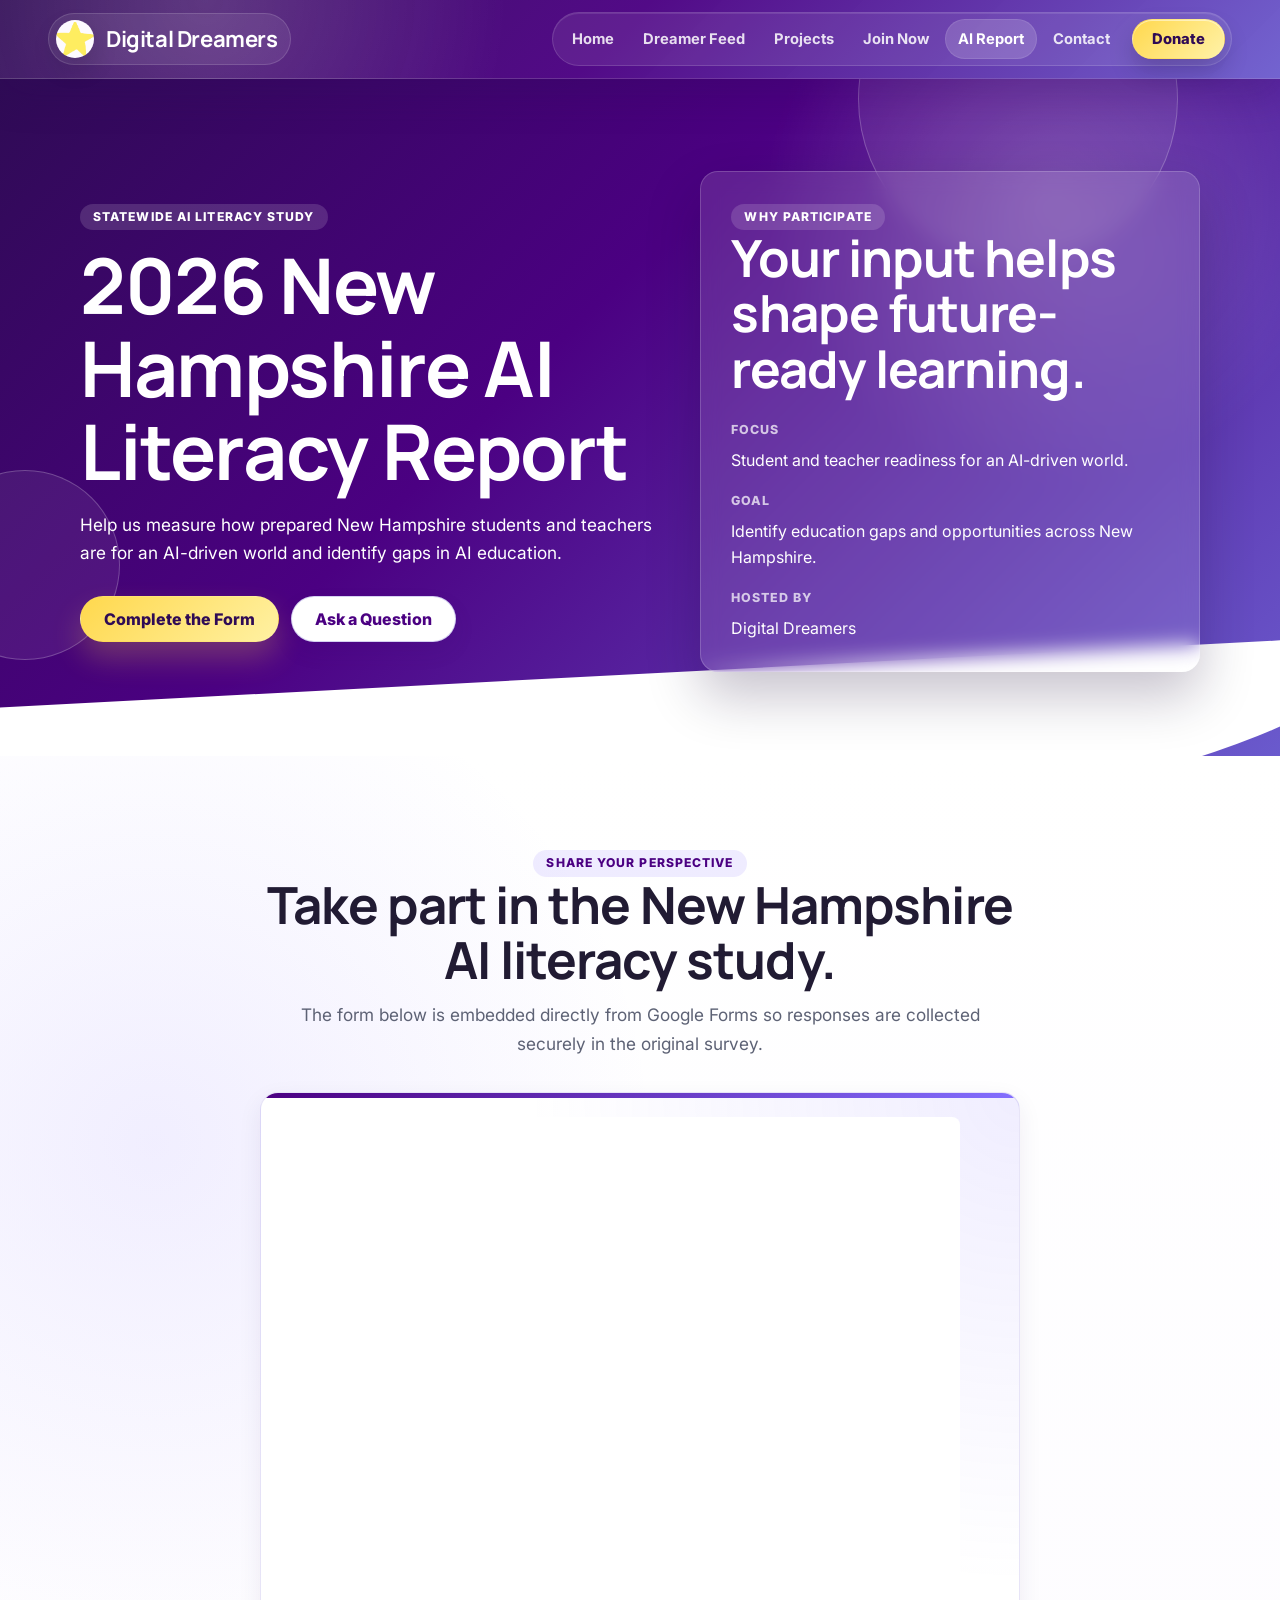
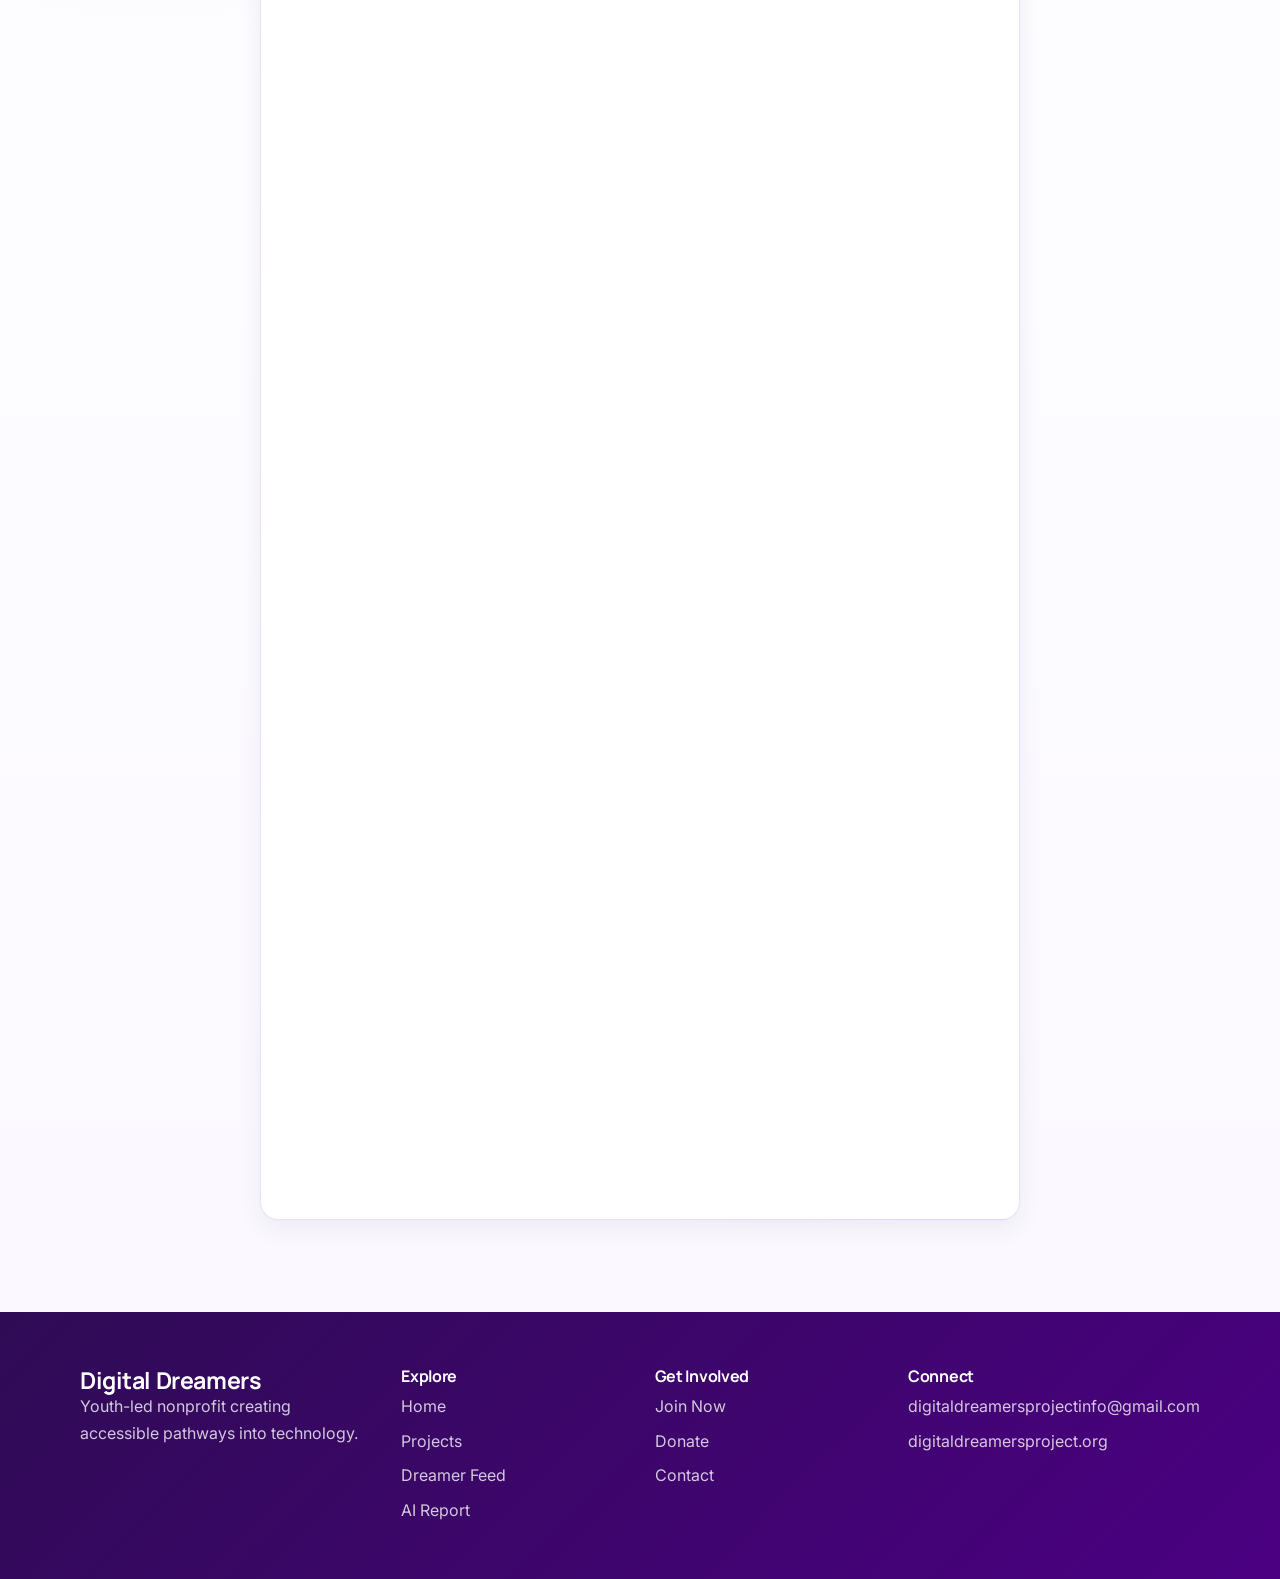
==== commit bae43355: "Force fresh CSS for circular headshots" ====
--- a/ai-report.html
+++ b/ai-report.html
@@ -7,7 +7,7 @@
   <link rel="preconnect" href="https://fonts.googleapis.com">
   <link rel="preconnect" href="https://fonts.gstatic.com" crossorigin>
   <link href="https://fonts.googleapis.com/css2?family=Inter:wght@400;500;600;700;800&family=Manrope:wght@600;700;800&display=swap" rel="stylesheet">
-  <link rel="stylesheet" href="styles.css">
+  <link rel="stylesheet" href="styles.css?v=20260708-headshots">
 </head>
 <body class="playful-theme page-report">
   <header class="site-header">
--- a/styles.css
+++ b/styles.css
@@ -928,9 +928,19 @@
   width: 72px;
   height: 72px;
   margin-bottom: 18px;
-  border-radius: 999px;
+  border-radius: 50% !important;
   background: linear-gradient(135deg, var(--purple-100), #ffffff);
   border: 1px solid var(--border);
+  overflow: hidden !important;
+  padding: 0;
+}
+
+.team-card .avatar img {
+  width: 100% !important;
+  height: 100% !important;
+  display: block;
+  border-radius: 50% !important;
+  object-fit: cover !important;
 }
 
 .role,
@@ -1195,6 +1205,8 @@
 .report-form-card {
   position: relative;
   overflow: hidden;
+  width: min(100%, 760px);
+  margin-inline: auto;
   padding: clamp(12px, 2.5vw, 24px);
   border-radius: var(--radius-lg);
   background:
@@ -1213,7 +1225,7 @@
 .report-form-card iframe {
   display: block;
   width: 100%;
-  max-width: 760px;
+  max-width: 640px;
   min-height: 1678px;
   margin: 0 auto;
   border: 0;
